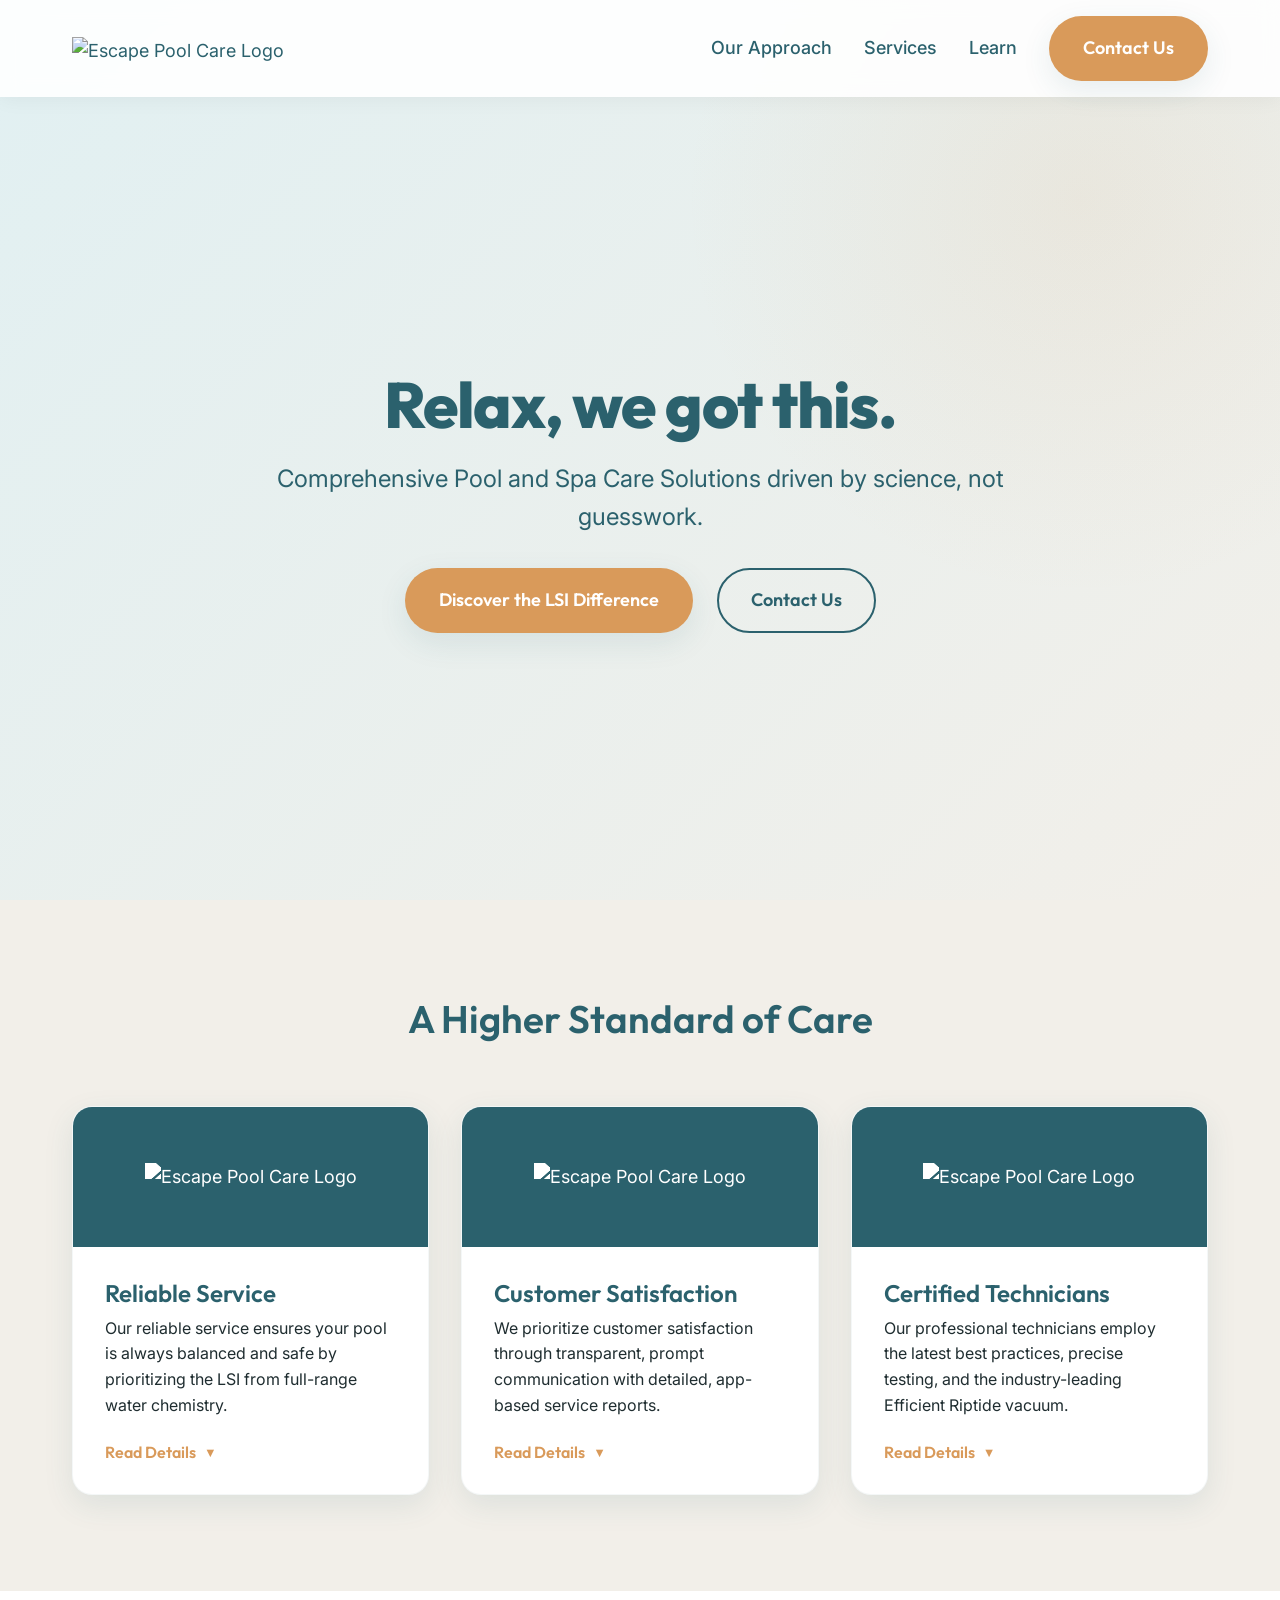
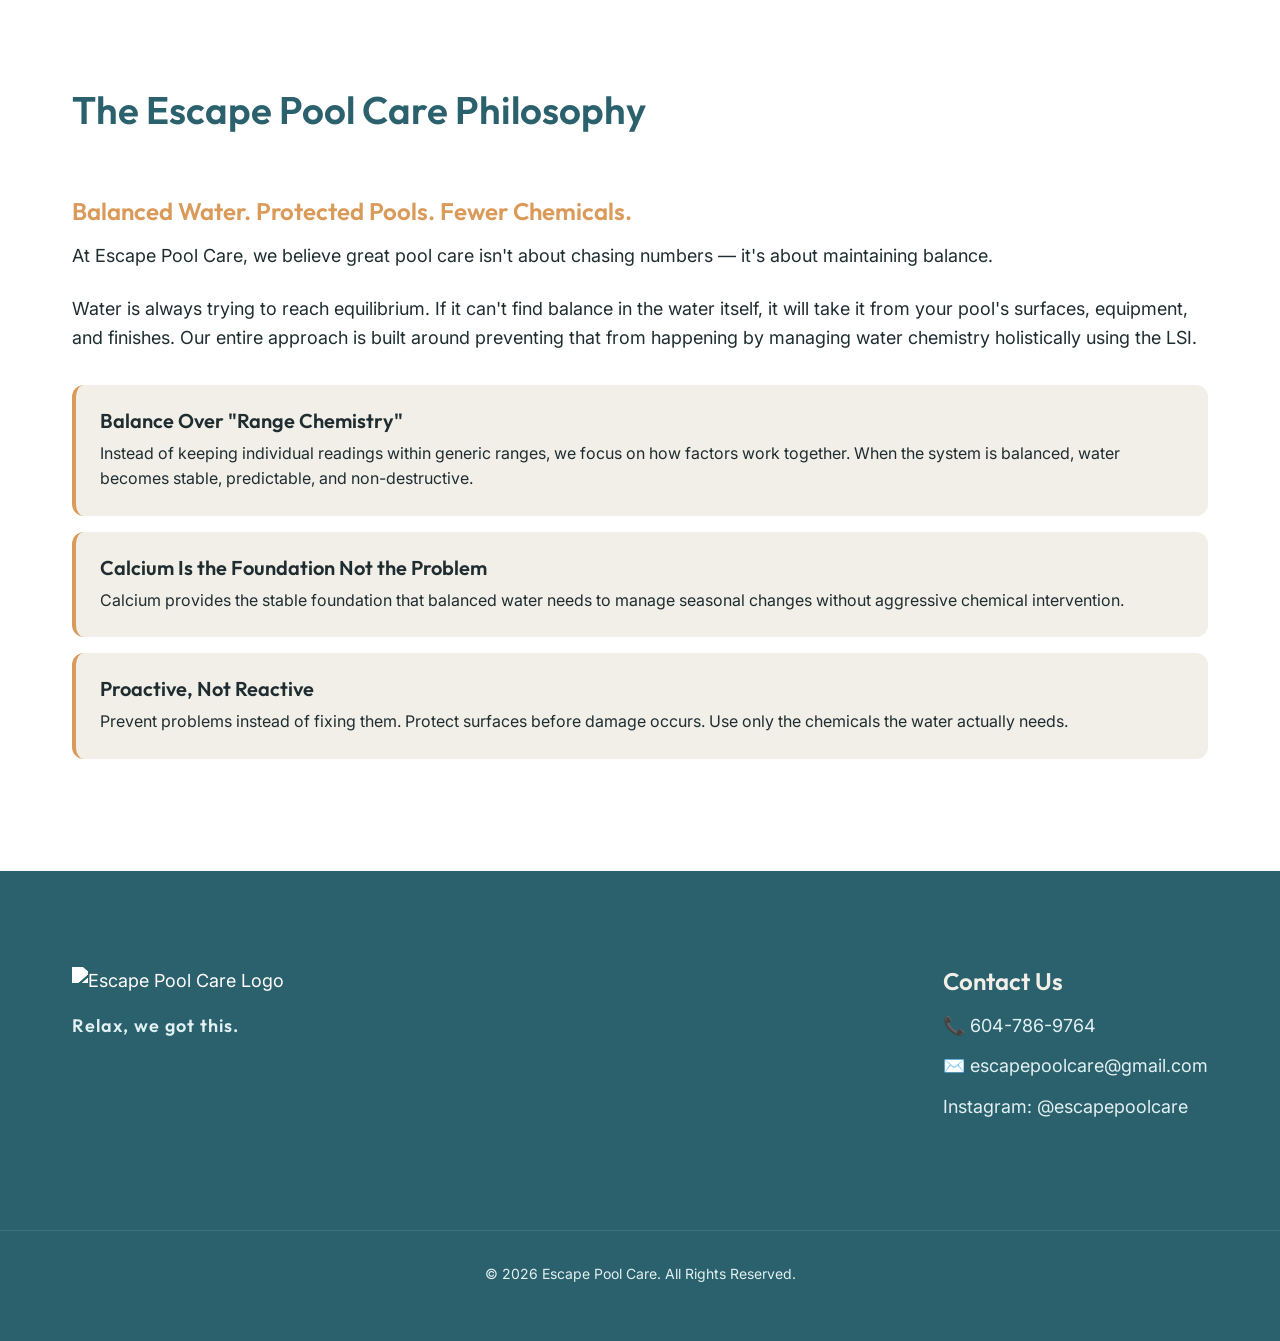
==== index.html @ 66d0ea08 "Add files via upload" ====
<!DOCTYPE html>
<html lang="en">
<head>
    <meta charset="UTF-8">
    <meta name="viewport" content="width=device-width, initial-scale=1.0">
    <title>Escape Pool Care | Comprehensive Pool and Spa Solutions</title>
    <meta name="description" content="Premium pool and spa care using an LSI-driven philosophy for perfectly balanced, safe, and protected water.">
    <!-- Google Fonts -->
    <link rel="preconnect" href="https://fonts.googleapis.com">
    <link rel="preconnect" href="https://fonts.gstatic.com" crossorigin>
    <link href="https://fonts.googleapis.com/css2?family=Inter:wght@400;500;600&family=Outfit:wght@400;600;800&display=swap" rel="stylesheet">
    <link rel="stylesheet" href="styles.css">
</head>
<body>

    <header class="navbar">
        <div class="container nav-content">
            <a href="#" class="logo-link">
                <img src="assets/escape-long.png" alt="Escape Pool Care Logo" class="brand-logo prominent">
            </a>
            <nav class="nav-links">
                <a href="index.html#approach">Our Approach</a>
                <a href="services.html">Services</a>
                <a href="blog.html">Learn</a>
                <a href="contact.html" class="btn btn-primary">Contact Us</a>
            </nav>
        </div>
    </header>

    <main>
        <!-- Hero Section -->
        <section class="hero">
            <div class="container hero-content">
                <div class="hero-text">
                    <h1>Relax, we got this.</h1>
                    <p class="subtitle">Comprehensive Pool and Spa Care Solutions driven by science, not guesswork.</p>
                    <div class="hero-cta">
                        <a href="#philosophy" class="btn btn-primary">Discover the LSI Difference</a>
                        <a href="contact.html" class="btn btn-secondary">Contact Us</a>
                    </div>
                </div>
            </div>
        </section>

        <!-- Why Choose Us -->
        <section id="approach" class="features section">
            <div class="container">
                <h2 class="section-title">A Higher Standard of Care</h2>
                <div class="grid">
                    <div class="card fade-in toggle-card" tabindex="0">
                        <div class="card-header-img">
                            <img src="assets/escape-logo-only.png" alt="Escape Pool Care Logo">
                        </div>
                        <div class="card-content">
                            <h3>Reliable Service</h3>
                            <p class="summary-text">Our reliable service ensures your pool is always balanced and safe by prioritizing the LSI from full-range water chemistry.</p>
                            <div class="card-details">
                                <p>Our reliable service ensures your pool is always balanced and safe by prioritizing the Langelier Saturation Index (LSI) calculated from full-range water chemistry, not guesswork or single-parameter targets. By evaluating the true relationship between pH, alkalinity, calcium hardness, temperature, and total dissolved solids, we manage water in a way that protects both swimmers and equipment. This professional approach prevents scale formation, corrosion, surface damage, and premature equipment failure—issues commonly caused by oversimplified "range-only" maintenance. Unlike basic pool services that chase isolated numbers, our LSI-driven methodology delivers consistently stable water, longer-lasting pool finishes, and reduced long-term repair costs, setting a higher standard for dependable, expert pool care.</p>
                            </div>
                            <button class="expand-btn">Read Details <span class="arrow">▼</span></button>
                        </div>
                    </div>
                    
                    <div class="card fade-in toggle-card" tabindex="0">
                        <div class="card-header-img">
                            <img src="assets/escape-logo-only.png" alt="Escape Pool Care Logo">
                        </div>
                        <div class="card-content">
                            <h3>Customer Satisfaction</h3>
                            <p class="summary-text">We prioritize customer satisfaction through transparent, prompt communication with detailed, app-based service reports.</p>
                            <div class="card-details">
                                <p>We prioritize customer satisfaction through prompt, courteous communication supported by detailed, app-based service reports generated through Skimmer. Each visit is logged with time-stamped service records, before-and-after photos, precise water chemistry readings, and notes on work performed or issues observed. Clients receive consistent, easy-to-read reports that clearly document their pool's condition and maintenance history, creating full transparency and accountability. This technology-driven approach allows us to identify trends, address concerns proactively, and provide a level of insight and reliability that sets a professional pool maintenance company apart from basic service providers.</p>
                            </div>
                            <button class="expand-btn">Read Details <span class="arrow">▼</span></button>
                        </div>
                    </div>
                    
                    <div class="card fade-in toggle-card" tabindex="0">
                        <div class="card-header-img">
                            <img src="assets/escape-logo-only.png" alt="Escape Pool Care Logo">
                        </div>
                        <div class="card-content">
                            <h3>Certified Technicians</h3>
                            <p class="summary-text">Our professional technicians employ the latest best practices, precise testing, and the industry-leading Efficient Riptide vacuum.</p>
                            <div class="card-details">
                                <p>Our professional, independently certified technicians employ the latest best practices in water care, using precise testing, minimum effective chemical dosing, and the highest-quality chemical sources to maintain water that's safe, stable, and gentle on both swimmers and equipment. With advanced credentials, our team brings a science-driven approach to every service visit, ensuring consistent water balance and fewer chemical fluctuations than less trained providers. We also exclusively use the industry-leading Efficient Riptide Pool Vacuum system in our maintenance process, a professional-grade vacuum engineered for powerful, efficient debris removal. This advanced equipment not only delivers deeper, more thorough cleaning than traditional skimmer-based vacuums but also reduces stress on pool filtration systems, helping us provide a higher level of cleanliness and reliability that sets our service apart.</p>
                            </div>
                            <button class="expand-btn">Read Details <span class="arrow">▼</span></button>
                        </div>
                    </div>
                </div>
            </div>
        </section>

        <!-- Philosophy Section -->
        <section id="philosophy" class="philosophy section bg-light">
            <div class="container">
                <div class="flex-row">
                    <div class="philosophy-text">
                        <h2 class="section-title left-align">The Escape Pool Care Philosophy</h2>
                        <h3 class="accent-text">Balanced Water. Protected Pools. Fewer Chemicals.</h3>
                        <p>At Escape Pool Care, we believe great pool care isn't about chasing numbers — it's about maintaining balance.</p>
                        <p>Water is always trying to reach equilibrium. If it can't find balance in the water itself, it will take it from your pool's surfaces, equipment, and finishes. Our entire approach is built around preventing that from happening by managing water chemistry holistically using the LSI.</p>
                        
                        <div class="accordion">
                            <div class="accordion-item">
                                <h4>Balance Over "Range Chemistry"</h4>
                                <p>Instead of keeping individual readings within generic ranges, we focus on how factors work together. When the system is balanced, water becomes stable, predictable, and non-destructive.</p>
                            </div>
                            <div class="accordion-item">
                                <h4>Calcium Is the Foundation Not the Problem</h4>
                                <p>Calcium provides the stable foundation that balanced water needs to manage seasonal changes without aggressive chemical intervention.</p>
                            </div>
                            <div class="accordion-item">
                                <h4>Proactive, Not Reactive</h4>
                                <p>Prevent problems instead of fixing them. Protect surfaces before damage occurs. Use only the chemicals the water actually needs.</p>
                            </div>
                        </div>
                    </div>
                </div>
            </div>
        </section>

    </main>

    <!-- Footer / Contact -->
    <footer id="contact" class="footer">
        <div class="container footer-content">
            <div class="footer-brand">
                <img src="assets/escape-long.png" alt="Escape Pool Care Logo" class="footer-logo">
                <p>Relax, we got this.</p>
            </div>
            <div class="footer-contact">
                <h3>Contact Us</h3>
                <ul>
                    <li><a href="tel:604-786-9764">📞 604-786-9764</a></li>
                    <li><a href="mailto:escapepoolcare@gmail.com">✉️ escapepoolcare@gmail.com</a></li>
                    <li><a href="https://instagram.com/escapepoolcare" target="_blank">Instagram: @escapepoolcare</a></li>
                </ul>
            </div>
        </div>
        <div class="footer-bottom">
            <p>&copy; 2026 Escape Pool Care. All Rights Reserved.</p>
        </div>
    </footer>

    <script src="script.js"></script>
</body>
</html>
---- styles.css ----
/* CSS Variables based on updated brand guidelines */
:root {
    /* Brand Colors */
    --clr-primary: #2b616d;    /* Deep Teal */
    --clr-secondary: #e1f0f2;  /* Light Teal */
    --clr-accent: #D99A5A;     /* Warm Cedar/Gold */
    --clr-bg: #F2EFE9;         /* Light Sand */
    --clr-text-main: #1f2d30;  /* Dark Slate */
    --clr-white: #ffffff;
    
    /* Typography */
    --font-heading: 'Outfit', Arial, sans-serif;
    --font-body: 'Inter', Helvetica, sans-serif;
    
    /* Layout */
    --max-width: 1200px;
    --spacing-sm: 1rem;
    --spacing-md: 2rem;
    --spacing-lg: 4rem;
    --spacing-xl: 6rem;
    
    /* Effects */
    --shadow-soft: 0 10px 30px rgba(43, 97, 109, 0.1);
    --shadow-hover: 0 15px 40px rgba(43, 97, 109, 0.15);
    --radius-md: 12px;
    --radius-lg: 20px;
    --transition: all 0.3s cubic-bezier(0.25, 0.8, 0.25, 1);
}

/* Reset */
* {
    margin: 0;
    padding: 0;
    box-sizing: border-box;
}

html {
    scroll-behavior: smooth;
    font-size: 16px;
}

body {
    font-family: var(--font-body);
    font-size: 1.125rem;
    line-height: 1.6;
    color: var(--clr-text-main);
    background-color: var(--clr-bg);
    overflow-x: hidden;
}

/* Typography elements */
h1, h2, h3, h4, h5, h6 {
    font-family: var(--font-heading);
    color: var(--clr-primary);
    line-height: 1.2;
    margin-bottom: var(--spacing-sm);
}

h1 {
    font-size: clamp(3rem, 5vw, 5rem);
    font-weight: 800;
    letter-spacing: -0.02em;
}

h2 {
    font-size: clamp(2rem, 3vw, 3rem);
    font-weight: 600;
}

h3 {
    font-size: 1.5rem;
    font-weight: 600;
}

h4 {
    font-size: 1.25rem;
    font-weight: 600;
    color: var(--clr-text-main);
}

p {
    margin-bottom: 1.5rem;
}

a {
    text-decoration: none;
    color: var(--clr-primary);
    transition: var(--transition);
}

/* Utils */
.container {
    max-width: var(--max-width);
    margin: 0 auto;
    padding: 0 var(--spacing-md);
}

.section {
    padding: var(--spacing-xl) 0;
}

.bg-light {
    background-color: var(--clr-white);
}

.section-title {
    text-align: center;
    margin-bottom: var(--spacing-lg);
}

.section-title.left-align {
    text-align: left;
}

.accent-text {
    color: var(--clr-accent);
}

/* Buttons */
.btn {
    display: inline-block;
    padding: 1rem 2rem;
    font-family: var(--font-heading);
    font-weight: 600;
    border-radius: 50px;
    cursor: pointer;
    transition: var(--transition);
    border: 2px solid transparent;
}

.btn-primary {
    background-color: var(--clr-accent);
    color: var(--clr-white);
    box-shadow: var(--shadow-soft);
}

.btn-primary:hover {
    background-color: #c4894f;
    transform: translateY(-3px);
    box-shadow: var(--shadow-hover);
    color: var(--clr-white);
}

.btn-secondary {
    background-color: transparent;
    color: var(--clr-primary);
    border-color: var(--clr-primary);
}

.btn-secondary:hover {
    background-color: var(--clr-primary);
    color: var(--clr-white);
}

/* Navbar */
.navbar {
    position: fixed;
    top: 0;
    left: 0;
    width: 100%;
    background-color: rgba(255, 255, 255, 0.9);
    backdrop-filter: blur(10px);
    -webkit-backdrop-filter: blur(10px);
    z-index: 100;
    padding: 1rem 0;
    box-shadow: 0 2px 20px rgba(0,0,0,0.05);
}

.nav-content {
    display: flex;
    justify-content: space-between;
    align-items: center;
}

.brand-logo {
    height: 70px;
    width: auto;
    transition: var(--transition);
}

.brand-logo.prominent {
    height: 125px; /* Increased size significantly */
    margin-top: 5px;
    margin-bottom: -5px;
}

.nav-links {
    display: flex;
    align-items: center;
    gap: 2rem;
}

.nav-links a:not(.btn) {
    font-weight: 500;
}

.nav-links a:not(.btn):hover {
    color: var(--clr-accent);
}

/* Hero Section */
.hero {
    min-height: 100vh;
    display: flex;
    align-items: center;
    padding-top: 100px;
    background: linear-gradient(135deg, var(--clr-secondary) 0%, var(--clr-bg) 100%);
    position: relative;
    overflow: hidden;
}

/* Inner Pages Header */
.page-header {
    padding-top: 180px; /* Account for the larger 125px navbar logo */
    padding-bottom: 2rem;
    text-align: center;
}

/* Decorative background circle */
.hero::before {
    content: '';
    position: absolute;
    width: 800px;
    height: 800px;
    border-radius: 50%;
    background: radial-gradient(circle, rgba(217, 154, 90, 0.1) 0%, rgba(217, 154, 90, 0) 70%);
    top: -200px;
    right: -200px;
    z-index: 0;
}

.hero-content {
    position: relative;
    z-index: 1;
}

.hero-text {
    max-width: 800px;
    margin: 0 auto;
    text-align: center;
}

.subtitle {
    font-size: 1.5rem;
    color: var(--clr-primary);
    margin-bottom: var(--spacing-md);
    font-weight: 400;
}

.hero-cta {
    display: flex;
    gap: 1.5rem;
    justify-content: center;
}

/* Cards / Services / Blog Grid Layouts */
.grid {
    display: grid;
    grid-template-columns: repeat(auto-fit, minmax(300px, 1fr));
    gap: 2rem;
}

/* Instagram-style Masonry Tile Grid */
.pt-0 {
    padding-top: 0;
}

.tile-grid {
    display: grid;
    grid-template-columns: repeat(auto-fit, minmax(300px, 1fr));
    gap: 1.5rem;
    grid-auto-flow: dense; /* Helps with masonry packing */
}

/* Base Tile */
.tile {
    border-radius: var(--radius-lg);
    padding: 2.5rem;
    display: flex;
    flex-direction: column;
    justify-content: flex-start;
    transition: var(--transition);
    box-shadow: var(--shadow-soft);
    position: relative;
    overflow: hidden;
    /* Aspect ratio push for Instagram square feel */
    min-height: 380px; 
}

.tile:hover {
    transform: translateY(-5px) scale(1.02);
    box-shadow: var(--shadow-hover);
}

.tile-large {
    grid-column: span 2;
}

/* Tile Themes */
.tile-primary {
    background-color: var(--clr-primary);
    color: var(--clr-white);
}

.tile-primary h2, .tile-primary h3 { color: var(--clr-white); }

.tile-secondary {
    background-color: var(--clr-secondary);
    color: var(--clr-text-main);
}

.tile-accent {
    background-color: var(--clr-accent);
    color: var(--clr-white);
}

.tile-accent h2, .tile-accent h3 { color: var(--clr-white); }

.tile-dark {
    background-color: var(--clr-text-main);
    color: var(--clr-white);
}

.tile-dark h2, .tile-dark h3 { color: var(--clr-white); }

.tile-light {
    background-color: var(--clr-white);
    color: var(--clr-text-main);
    border: 1px solid rgba(43, 97, 109, 0.1);
}

.dark-text {
    color: var(--clr-text-main) !important;
}

/* Tile Typography & Layout */
.tile-header {
    display: flex;
    justify-content: space-between;
    align-items: flex-start;
    gap: 1rem;
    margin-bottom: 1.5rem;
    flex-wrap: wrap;
}

.tile-header h2 {
    font-size: 1.8rem;
    margin: 0;
    line-height: 1.1;
    flex: 1;
}

.tile-tag {
    font-size: 0.8rem;
    font-weight: 600;
    font-family: var(--font-heading);
    padding: 0.3rem 0.8rem;
    border-radius: 50px;
    background: rgba(255,255,255,0.2);
    color: white;
    text-transform: uppercase;
    letter-spacing: 1px;
    white-space: nowrap;
}

.tile-tag.dark {
    background: var(--clr-text-main);
    color: var(--clr-white);
}

.tile-tag.outline {
    background: transparent;
    border: 1px solid rgba(255,255,255,0.4);
}

.tile-desc {
    font-size: 1.1rem;
    font-weight: 500;
    margin-bottom: 1.5rem;
    opacity: 0.9;
}

.tile-text {
    font-size: 0.95rem;
    opacity: 0.8;
}

.tile-list {
    list-style: none;
    padding: 0;
    margin: 1rem 0;
}

.tile-list li {
    font-size: 0.95rem;
    margin-bottom: 0.5rem;
    padding-left: 1.5rem;
    position: relative;
    opacity: 0.9;
}

.tile-list li::before {
    content: '→';
    position: absolute;
    left: 0;
    top: 0;
    opacity: 0.8;
}

.tile-includes {
    font-weight: 600;
    font-size: 0.9rem;
    text-transform: uppercase;
    letter-spacing: 1px;
    opacity: 0.8;
    margin-bottom: 0.5rem;
}

.tile-footer-note {
    font-size: 0.85rem;
    font-style: italic;
    opacity: 0.7;
    margin-top: auto;
    padding-top: 1rem;
}

@media (max-width: 768px) {
    .tile-grid {
        grid-template-columns: 1fr;
    }
    .tile-large {
        grid-column: span 1;
    }
    .tile {
        min-height: auto;
    }
}

.card {
    background: var(--clr-white);
    border-radius: var(--radius-lg);
    box-shadow: var(--shadow-soft);
    transition: var(--transition);
    border: 1px solid rgba(43, 97, 109, 0.05);
    overflow: hidden;
    display: flex;
    flex-direction: column;
}

.card:hover {
    transform: translateY(-8px);
    box-shadow: var(--shadow-hover);
    border-color: rgba(43, 97, 109, 0.15);
}

.card-header-img {
    width: 100%;
    height: 140px;
    overflow: hidden;
    position: relative;
    background-color: var(--clr-primary);
    display: flex;
    align-items: center;
    justify-content: center;
    padding: 1rem;
}

.card-header-img img {
    max-width: 100%;
    max-height: 100%;
    object-fit: contain;
    filter: brightness(0) invert(1);
}

.card-content {
    padding: 2rem;
    flex: 1;
    display: flex;
    flex-direction: column;
}

.card h3 {
    margin-bottom: 0.5rem;
}

.summary-text {
    font-size: 1rem;
    color: inherit;
    margin-bottom: 1.5rem;
}

.card-details {
    display: none;
    font-size: 0.95rem;
    color: inherit;
    margin-bottom: 1.5rem;
    padding-top: 1rem;
    border-top: 1px solid rgba(43, 97, 109, 0.1);
}

.card.expanded .card-details,
.tile.expanded .card-details {
    display: block;
    animation: fadeIn 0.4s ease-out;
}

.card.expanded .summary-text,
.tile.expanded .summary-text {
    display: none;
}

.expand-btn {
    background: none;
    border: none;
    color: var(--clr-accent);
    font-family: var(--font-heading);
    font-weight: 600;
    cursor: pointer;
    font-size: 1rem;
    display: flex;
    align-items: center;
    gap: 0.5rem;
    margin-top: auto;
    transition: var(--transition);
}

.tile-accent .expand-btn,
.tile-primary .expand-btn,
.tile-dark .expand-btn {
    color: var(--clr-white);
}

.expand-btn:hover {
    opacity: 0.7;
}

.arrow {
    font-size: 0.8em;
    transition: transform 0.3s ease;
}

.card.expanded .arrow,
.tile.expanded .arrow {
    transform: rotate(180deg);
}

/* -----------------------------
   Contact Page specific CSS
   ----------------------------- */

/* Inner Pages Header */
.page-header {
    padding-top: 180px; /* Account for the larger 125px navbar logo */
    padding-bottom: 2rem;
    text-align: center;
}

/* Set a dark full background and restrict scrolling */
.contact-body {
    background-color: var(--clr-text-main);
    color: var(--clr-white);
    min-height: 100vh;
    display: flex;
    flex-direction: column;
}

.contact-body .navbar {
    background: transparent;
    box-shadow: none;
}

.contact-body .nav-links a {
    color: var(--clr-white);
}

/* The hero wrapper is pushed below the fixed navbar */
.contact-hero {
    flex-grow: 1;
    position: relative;
    display: flex;
    align-items: center;
    padding: 180px 0 100px; /* Accounts for the new 125px navbar logo */
    overflow: hidden;
    background: linear-gradient(rgba(31, 45, 48, 0.4), var(--clr-text-main)), url('assets/escape-logo-only.png') center/cover no-repeat;
    background-blend-mode: overlay;
}

.contact-overlay {
    position: absolute;
    inset: 0;
    background: linear-gradient(90deg, var(--clr-text-main) 0%, rgba(31, 45, 48, 0.8) 100%);
    z-index: 1;
}

.contact-container {
    position: relative;
    z-index: 2;
    display: grid;
    grid-template-columns: 1fr 1fr;
    gap: 4rem;
    align-items: start;
    width: 100%;
}

.contact-info h1 {
    font-size: 3rem;
    color: var(--clr-white);
    margin-bottom: 1.5rem;
}

.contact-info p {
    font-size: 1.1rem;
    line-height: 1.8;
    color: rgba(255, 255, 255, 0.9);
    margin-bottom: 1.5rem;
}

.contact-details-block {
    margin-top: 3rem;
    padding-top: 2rem;
    border-top: 1px solid rgba(255, 255, 255, 0.2);
}

.contact-details-block h3 {
    color: var(--clr-white);
    margin-bottom: 1rem;
    font-size: 1.2rem;
}

.contact-details-block ul {
    list-style: none;
    padding: 0;
}

.contact-details-block ul li {
    margin-bottom: 0.8rem;
}

.contact-details-block ul li a {
    color: rgba(255, 255, 255, 0.8);
    text-decoration: none;
    transition: color 0.3s ease;
}

.contact-details-block ul li a:hover {
    color: var(--clr-white);
}

/* Form Styling (White blocks) */
.contact-form-wrapper {
    background: transparent;
}

.contact-form {
    display: flex;
    flex-direction: column;
    gap: 1.5rem;
}

.form-row {
    display: grid;
    grid-template-columns: 1fr 1fr;
    gap: 1.5rem;
}

.form-group {
    display: flex;
    flex-direction: column;
    gap: 0.5rem;
}

.form-group label {
    font-weight: 600;
    font-size: 0.95rem;
    color: var(--clr-white);
}

.optional {
    font-weight: 400;
    font-size: 0.8rem;
    opacity: 0.7;
    margin-left: 0.3rem;
}

.required {
    color: var(--clr-accent);
}

.form-group input,
.form-group textarea {
    width: 100%;
    padding: 1rem 1.2rem;
    background-color: var(--clr-white);
    border: none;
    border-radius: 4px; /* Slight rounding for modern feel */
    font-family: var(--font-body);
    font-size: 1rem;
    color: var(--clr-text-main);
    transition: box-shadow 0.3s ease;
}

.form-group input:focus,
.form-group textarea:focus {
    outline: none;
    box-shadow: 0 0 0 3px rgba(43, 97, 109, 0.5); /* Brand teal focus ring */
}

.form-group input::placeholder,
.form-group textarea::placeholder {
    color: rgba(31, 45, 48, 0.5);
}

.btn-white {
    background-color: var(--clr-white);
    color: var(--clr-text-main);
    padding: 1rem 2rem;
    font-weight: 600;
    letter-spacing: 1px;
    border-radius: var(--radius-sm);
    border: none;
    cursor: pointer;
    transition: var(--transition);
    align-self: flex-start;
    margin-top: 1rem;
}

.btn-white:hover {
    background-color: var(--clr-primary);
    color: var(--clr-white);
    transform: translateY(-2px);
}

.btn-white:disabled {
    opacity: 0.7;
    cursor: not-allowed;
    transform: none;
}

/* Form Submission Status Messaging */
.form-status {
    margin-top: 1rem;
    padding: 1rem;
    border-radius: 4px;
    font-weight: 500;
    display: none;
}

.form-status:not(:empty) {
    display: block;
}

.form-status.success {
    background-color: rgba(46, 204, 113, 0.2);
    color: #2ecc71;
    border: 1px solid rgba(46, 204, 113, 0.4);
}

.form-status.error {
    background-color: rgba(231, 76, 60, 0.2);
    color: #e74c3c;
    border: 1px solid rgba(231, 76, 60, 0.4);
}

/* Responsive adjustments for Contact page */
@media (max-width: 900px) {
    .contact-container {
        grid-template-columns: 1fr;
        gap: 3rem;
    }
    
    .contact-hero {
        padding-top: 150px;
    }
}

@media (max-width: 600px) {
    .form-row {
        grid-template-columns: 1fr;
    }
}

@keyframes fadeIn {
    from { opacity: 0; transform: translateY(-10px); }
    to { opacity: 1; transform: translateY(0); }
}

/* Philosophy */
.philosophy {
    position: relative;
}

.flex-row {
    display: flex;
    flex-wrap: wrap;
    align-items: center;
    gap: var(--spacing-lg);
}

.philosophy-text {
    flex: 1;
    min-width: 300px;
}

/* Accordion approximation */
.accordion {
    margin-top: var(--spacing-md);
}

.accordion-item {
    background: var(--clr-bg);
    padding: 1.5rem;
    border-radius: var(--radius-md);
    margin-bottom: 1rem;
    border-left: 4px solid var(--clr-accent);
}

.accordion-item h4 {
    margin-bottom: 0.5rem;
}

.accordion-item p {
    margin-bottom: 0;
    font-size: 1rem;
}

/* Footer */
.footer {
    background-color: var(--clr-primary);
    color: var(--clr-bg);
    padding: var(--spacing-xl) 0 var(--spacing-md);
}

.footer h3 {
    color: var(--clr-bg);
}

.footer p, .footer a {
    color: var(--clr-secondary);
}

.footer a:hover {
    color: var(--clr-accent);
}

.footer-content {
    display: flex;
    justify-content: space-between;
    flex-wrap: wrap;
    gap: 2rem;
    margin-bottom: var(--spacing-xl);
}

.footer-logo {
    height: 80px;
    filter: brightness(0) invert(1);
    margin-bottom: 1rem;
}

.footer-brand p {
    font-family: var(--font-heading);
    font-weight: 600;
    letter-spacing: 1px;
}

.footer-contact ul {
    list-style: none;
}

.footer-contact li {
    margin-bottom: 0.75rem;
}

.footer-bottom {
    text-align: center;
    border-top: 1px solid rgba(255,255,255,0.1);
    padding-top: var(--spacing-md);
    font-size: 0.875rem;
}

/* Animations */
.fade-in {
    opacity: 0;
    transform: translateY(20px);
    transition: opacity 0.6s ease-out, transform 0.6s ease-out;
}

.fade-in.visible {
    opacity: 1;
    transform: translateY(0);
}

/* Responsive */
@media (max-width: 768px) {
    .nav-links {
        display: none; /* Hide for extreme simplicity in MVP, could add hamburger */
    }
    
    .hero-cta {
        flex-direction: column;
    }
    
    .section {
        padding: var(--spacing-lg) 0;
    }
}
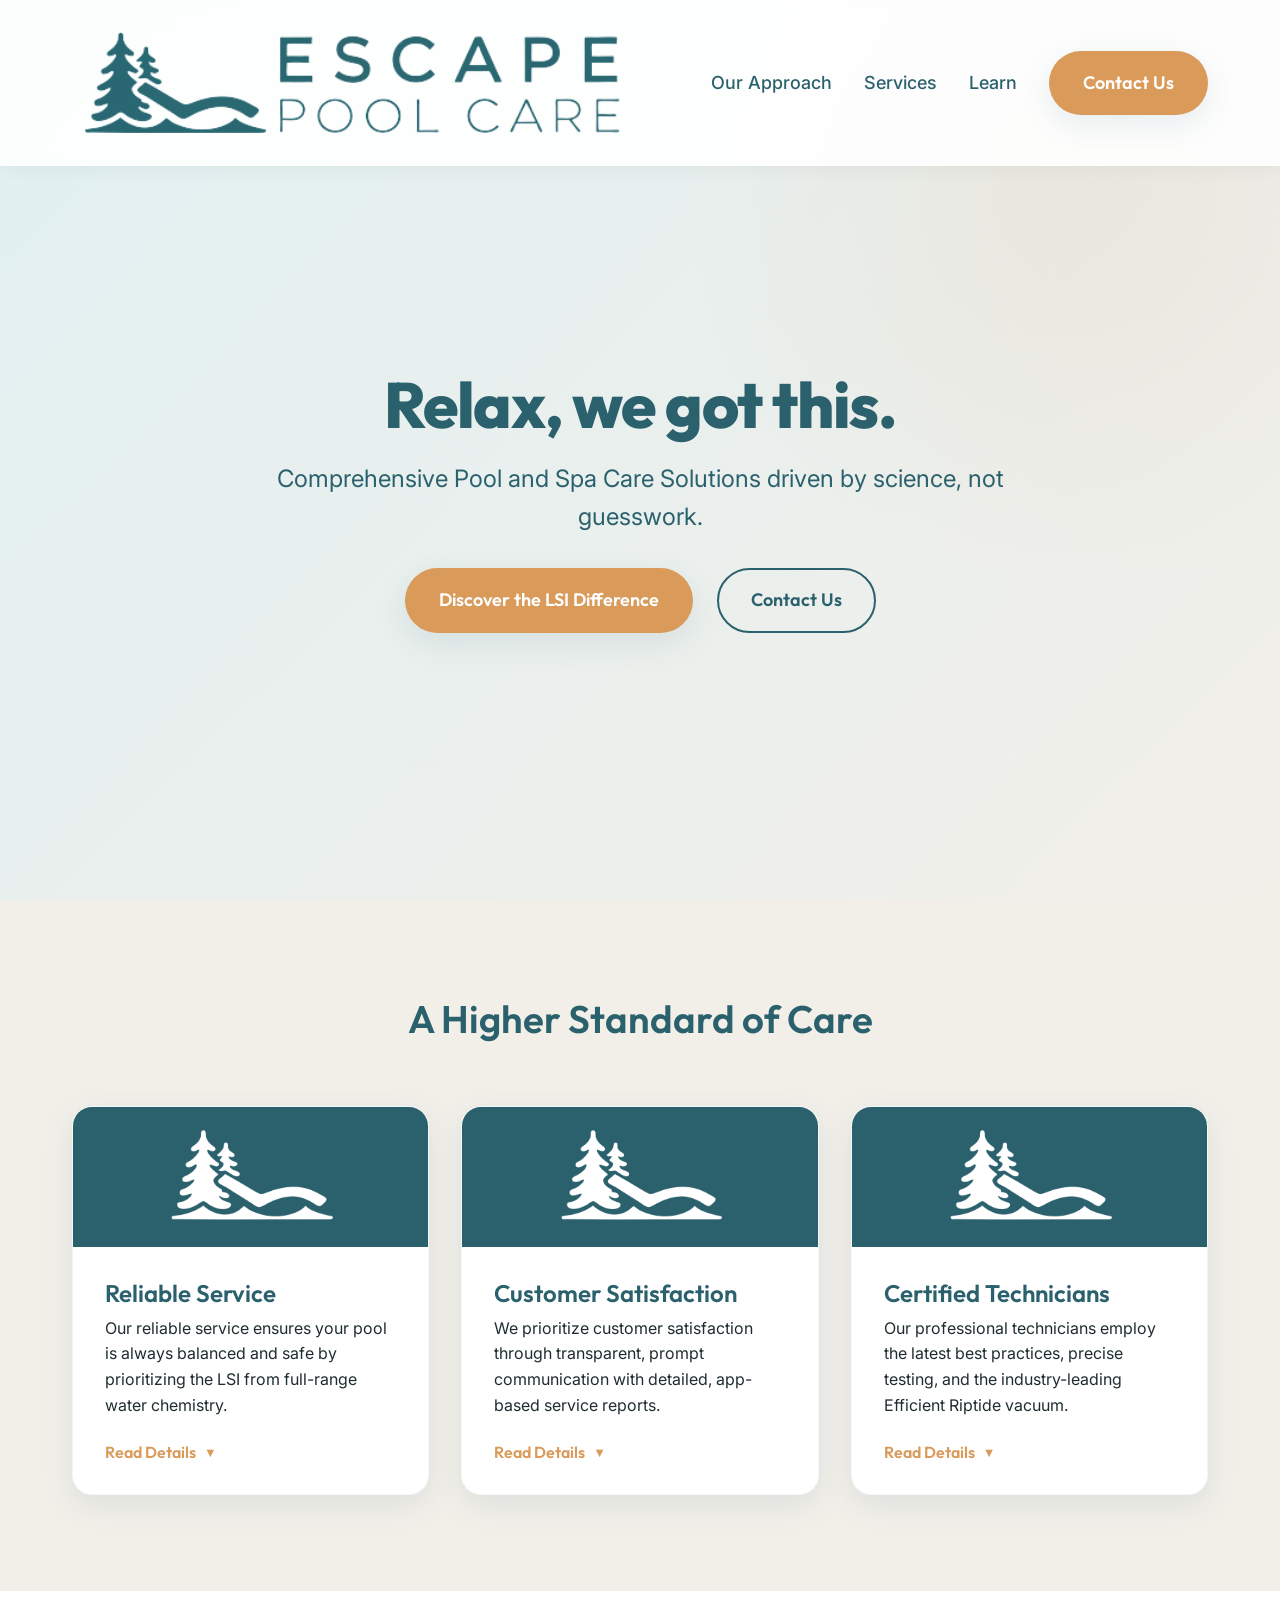
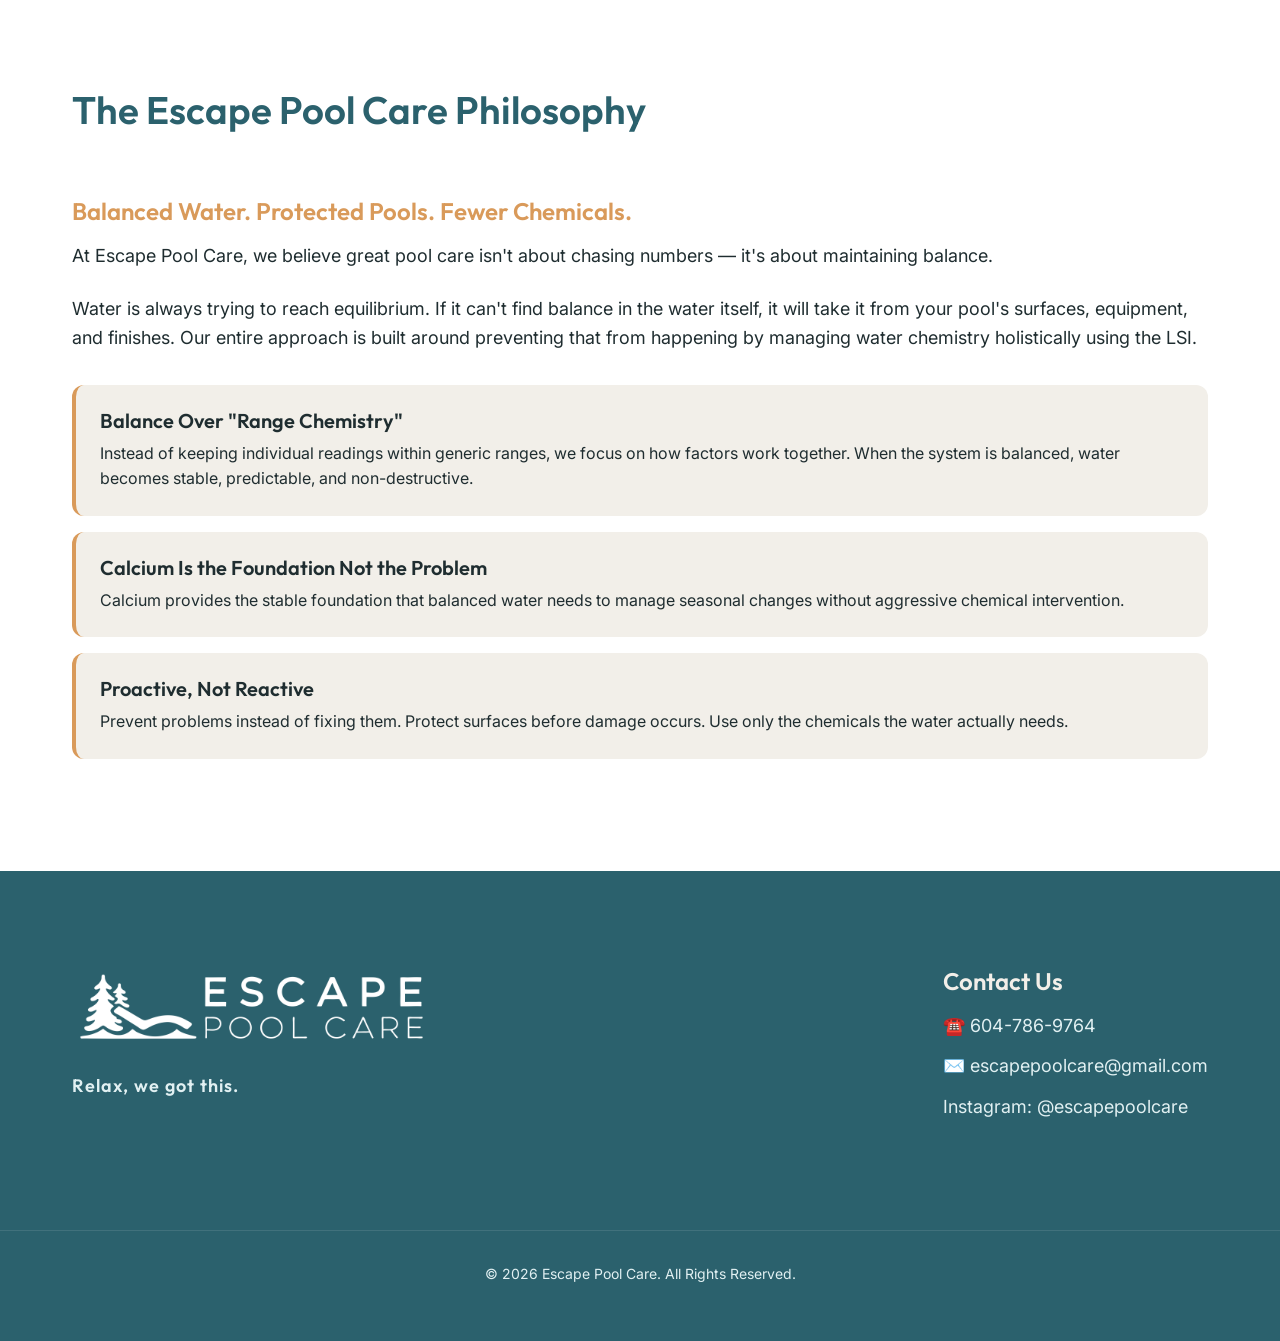
==== commit 00a0703c: "Add files via upload" ====
--- a/index.html
+++ b/index.html
@@ -133,7 +133,7 @@
             <div class="footer-contact">
                 <h3>Contact Us</h3>
                 <ul>
-                    <li><a href="tel:604-786-9764">📞 604-786-9764</a></li>
+                    <li><a href="tel:+16047869764">☎️ 604-786-9764</a></li>
                     <li><a href="mailto:escapepoolcare@gmail.com">✉️ escapepoolcare@gmail.com</a></li>
                     <li><a href="https://instagram.com/escapepoolcare" target="_blank">Instagram: @escapepoolcare</a></li>
                 </ul>
--- a/styles.css
+++ b/styles.css
@@ -891,10 +891,36 @@
 
 /* Responsive */
 @media (max-width: 768px) {
+    .nav-content {
+        flex-direction: column;
+        gap: 1rem;
+    }
+
     .nav-links {
-        display: none; /* Hide for extreme simplicity in MVP, could add hamburger */
+        display: flex;
+        flex-direction: row;
+        flex-wrap: wrap;
+        justify-content: center;
+        width: 100%;
+        gap: 1rem;
+    }
+
+    .nav-links .btn {
+        padding: 0.5rem 1.2rem;
+        font-size: 0.9rem;
+    }
+
+    .brand-logo.prominent {
+        width: 100%;
+        height: auto;
+        max-width: 350px; /* Restrict max scaling on large phones */
     }
     
+    /* Ensure content clears the mobile navbar, reduced because links are now horizontal */
+    .hero, .page-header, .contact-hero {
+        padding-top: 240px !important; 
+    }
+
     .hero-cta {
         flex-direction: column;
     }
